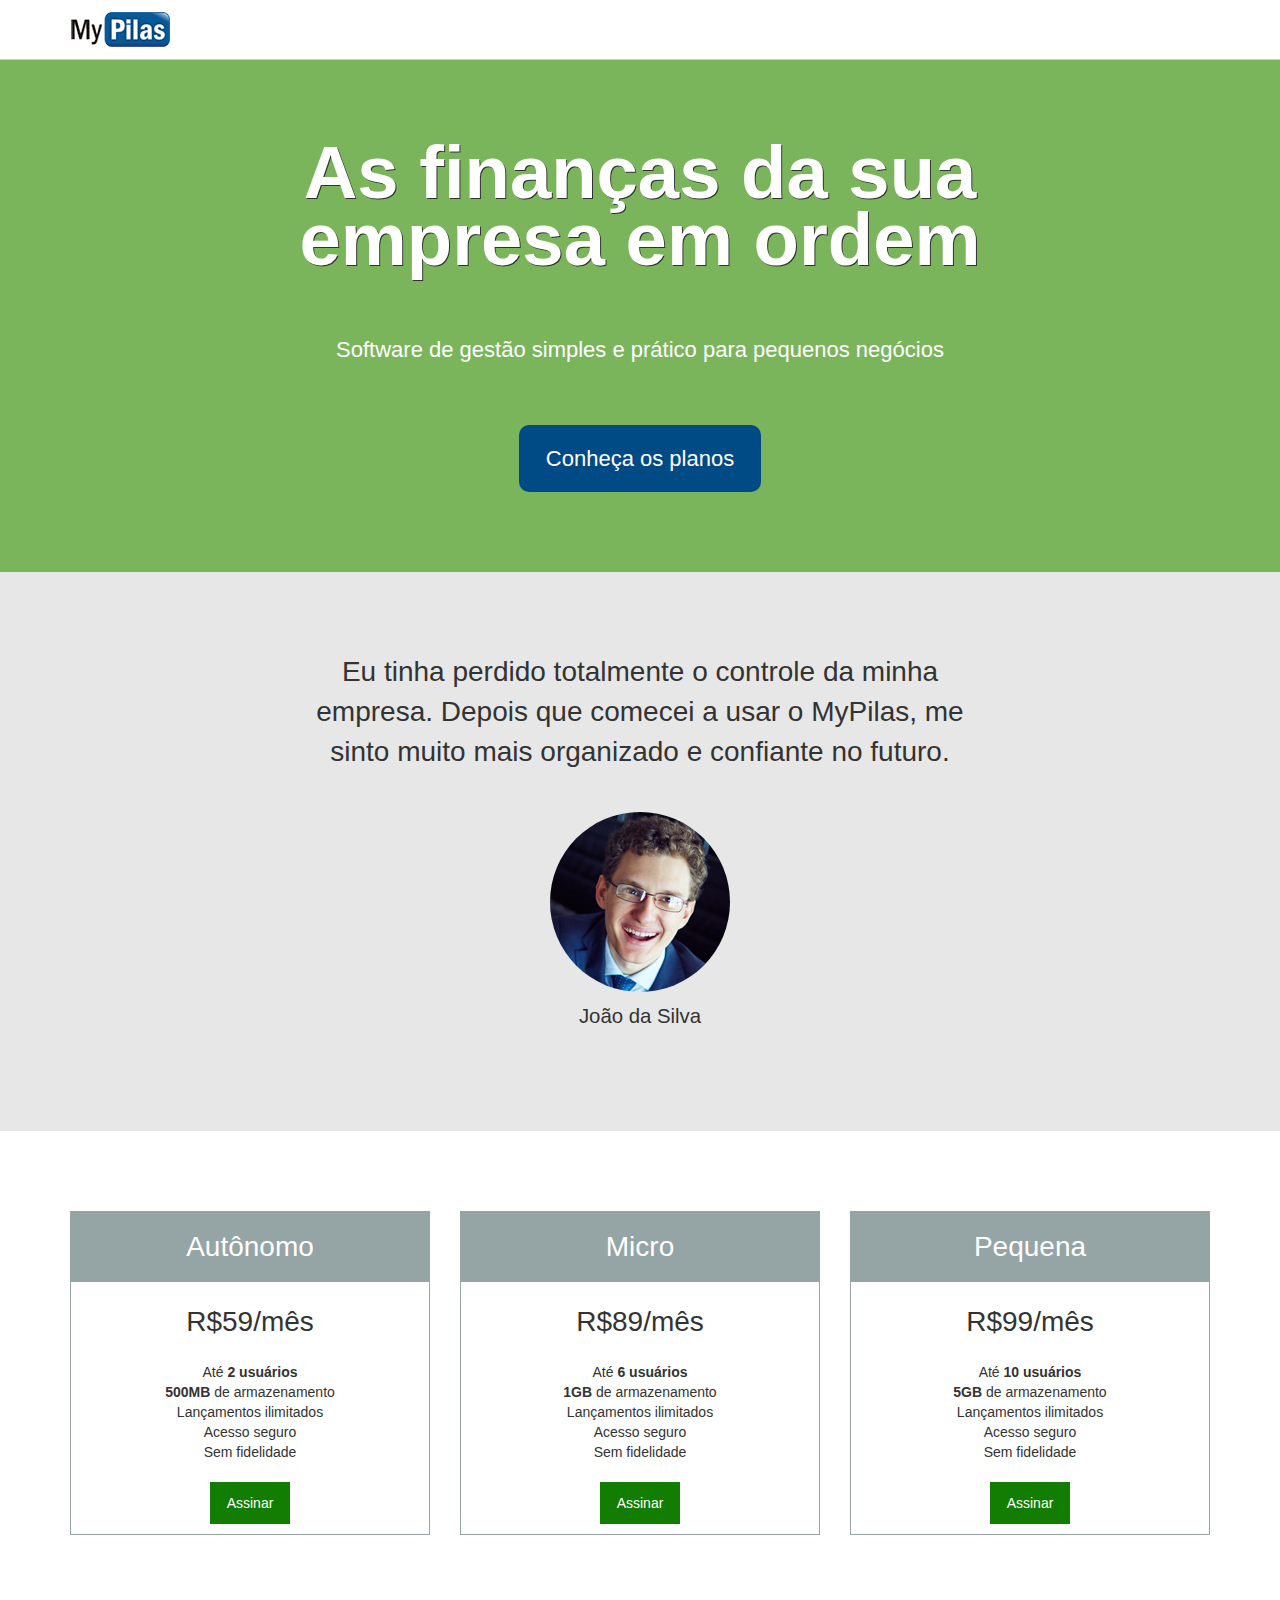
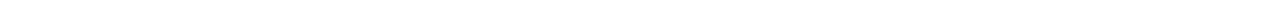
==== index.html @ 085b2e7d "Adicionando depoimento" ====
<!DOCTYPE html>
<html lang="pt-BR">
  <head>
    <meta charset="utf-8">
    <meta name="viewport" content="width=device-width, initial-scale=1">

    <title>MyPilas</title>

    <link rel="stylesheet" href="css/bootstrap-grid.min.css">
    <link rel="stylesheet" href="css/base.css">
    <link rel="stylesheet" href="css/layout.css">
    <link rel="stylesheet" href="css/componentes.css">
  </head>
  <body>

    <header class="layout-cabecalho">
      <div class="container">
        <img src="imagens/logo.png" width="100" height="35" alt="MyPilas">
      </div>
    </header>

    <section class="layout-chamada">
      <div class="container">

        <div class="chamada">
          <h1 class="chamada__titulo">As finanças da sua empresa em ordem</h1>
          <p class="chamada__subtitulo">Software de gestão simples e prático para pequenos negócios</p>

          <div class="chamada__acao">
            <a href="#planos" class="botao  botao--principal">Conheça os planos</a>
          </div>
        </div>

      </div>
    </section>

    <div class="layout-depoimento">
      <div class="container">
        
        <div class="depoimento">
          <blockquote>
            Eu tinha perdido totalmente o controle da minha empresa.
            Depois que comecei a usar o MyPilas, me sinto muito mais organizado e confiante no futuro.
          </blockquote>

          <div class="depoimento__autor">
            <img src="imagens/joao-da-silva.jpg" width="180" height="180" alt="João da Silva">
            <p>João da Silva</p>
          </div>
        </div>

      </div>
    </div>

    <div id="planos" class="layout-planos">
      <div class="container">
        <div class="row">
          <div class="col-sm-4">

            <article class="plano">
              <h2 class="plano__cabecalho">Autônomo</h2>
              <div class="plano__preco">R$59/mês</div>
              <ul class="plano__caracteristicas">
                <li>Até <strong>2 usuários</strong></li>
                <li><strong>500MB</strong> de armazenamento</li>
                <li>Lançamentos ilimitados</li>
                <li>Acesso seguro</li>
                <li>Sem fidelidade</li>
              </ul>
              <footer class="plano__rodape">
                <a href="assine.html" class="botao  botao--assinar">Assinar</a>
              </footer>
            </article>

          </div>
          <div class="col-sm-4">

            <article class="plano">
              <h2 class="plano__cabecalho">Micro</h2>
              <div class="plano__preco">R$89/mês</div>
              <ul class="plano__caracteristicas">
                <li>Até <strong>6 usuários</strong></li>
                <li><strong>1GB</strong> de armazenamento</li>
                <li>Lançamentos ilimitados</li>
                <li>Acesso seguro</li>
                <li>Sem fidelidade</li>
              </ul>
              <footer class="plano__rodape">
                <a href="assine.html" class="botao  botao--assinar">Assinar</a>
              </footer>
            </article>

          </div>
          <div class="col-sm-4">

            <article class="plano">
              <h2 class="plano__cabecalho">Pequena</h2>
              <div class="plano__preco">R$99/mês</div>
              <ul class="plano__caracteristicas">
                <li>Até <strong>10 usuários</strong></li>
                <li><strong>5GB</strong> de armazenamento</li>
                <li>Lançamentos ilimitados</li>
                <li>Acesso seguro</li>
                <li>Sem fidelidade</li>
              </ul>
              <footer class="plano__rodape">
                <a href="assine.html" class="botao  botao--assinar">Assinar</a>
              </footer>
            </article>

          </div>
        </div>
      </div>
    </div>

  </body>
</html>
---- css/base.css ----
html {
	font-size: 62.5%; /* 10px */
  }
  
  body {
	margin: 0;
  
	font-family: Arial, Helvetica, sans-serif;
	font-size: 1.4rem;
  }
---- css/layout.css ----
.layout-cabecalho {
  height: 60px;
  border-bottom: 1px solid #ccc;
}

.layout-cabecalho img {
  margin-top: 12px;
}

.layout-planos {
  padding: 80px 0;
}

.layout-chamada {
  padding: 80px 0;

  background-color: #7ab55c;
}

.layout-depoimento {
  padding: 80px 0;
  background-color: #e7e7e7;
}
---- css/componentes.css ----
/*--------------------*\
  PLANO
\*--------------------*/
.plano {
  padding: 10px;
  border: 1px solid #95a4a5;

  font-size: 1.4rem; /* 14px */
}

.plano__cabecalho {
  margin: -10px;
  margin-bottom: 0;

  background-color: #95a4a5;
  color: #fff;

  text-align: center;
  line-height: 2.5;
  font-weight: normal;
  font-size: 2em;
}

.plano__preco {
  margin: 20px 0;

  text-align: center;
  font-size: 2em;
}

.plano__caracteristicas {
  padding: 0;
  margin: 20px 0;

  font-size: 1em;

  list-style: none;
}

.plano__caracteristicas > li {
  text-align: center;
}

.plano__rodape {
  text-align: center;
}


/*--------------------*\
  BOTAO
\*--------------------*/
.botao {
  display: inline-block;
  padding: 0.8em 1.2em;

  background-color: #bbb;
  color: #fff;

  font-size: 1em;
  text-decoration: none;
}

.botao:hover, .botao:focus {
  background-color: #aaa;
  color: #fff;

  text-decoration: none;
}

.botao--assinar {
  background-color: #127d00;
}

.botao--assinar:hover, .botao--assinar:focus {
  background-color: #0e6400;
}

.botao--principal {
  border-radius: 10px;

  background-color: #004b86;
}

.botao--principal:hover, .botao--principal:focus {
  background-color: #003b6a;
}


/*--------------------*\
  CHAMADA
\*--------------------*/
.chamada {
  font-size: 1.6rem; /* 1.6 * 10px = 16px */
  text-align: center;
}

.chamada__titulo {
  margin: 0;

  color: #fff;

  font-size: 3.375em; /* 54px / 16px = 3.375 */
  line-height: 0.9;
  text-shadow: 1px 1px #313131;
}

.chamada__subtitulo {
  margin: 60px 0;

  color: #fff;

  font-size: 1em;
}

.chamada__acao {
  font-size: 1em;
}

@media(min-width: 992px) {
  .chamada {
    padding-left: 10%;
    padding-right: 10%;

    font-size: 2.2rem; /* 2.2 * 10px = 22px */
  }
}


/*--------------------*\
  DEPOIMENTO
\*--------------------*/
.depoimento {
  font-size: 2.2rem; /* 22px */
}

@media(min-width: 992px) {
  .depoimento {
    padding-left: 15%;
    padding-right: 15%;

    font-size: 2.8rem;
  }
}

.depoimento > blockquote {
  margin: 0;
  padding: 0 60px;

  text-align: center;
  font-size: 1em;
}

.depoimento__autor {
  margin-top: 40px;

  text-align: center;
  font-size: 0.7272em;
}

.depoimento__autor > img {
  border-radius: 50%;
}

.depoimento__autor > p {
  margin-top: 10px;
}
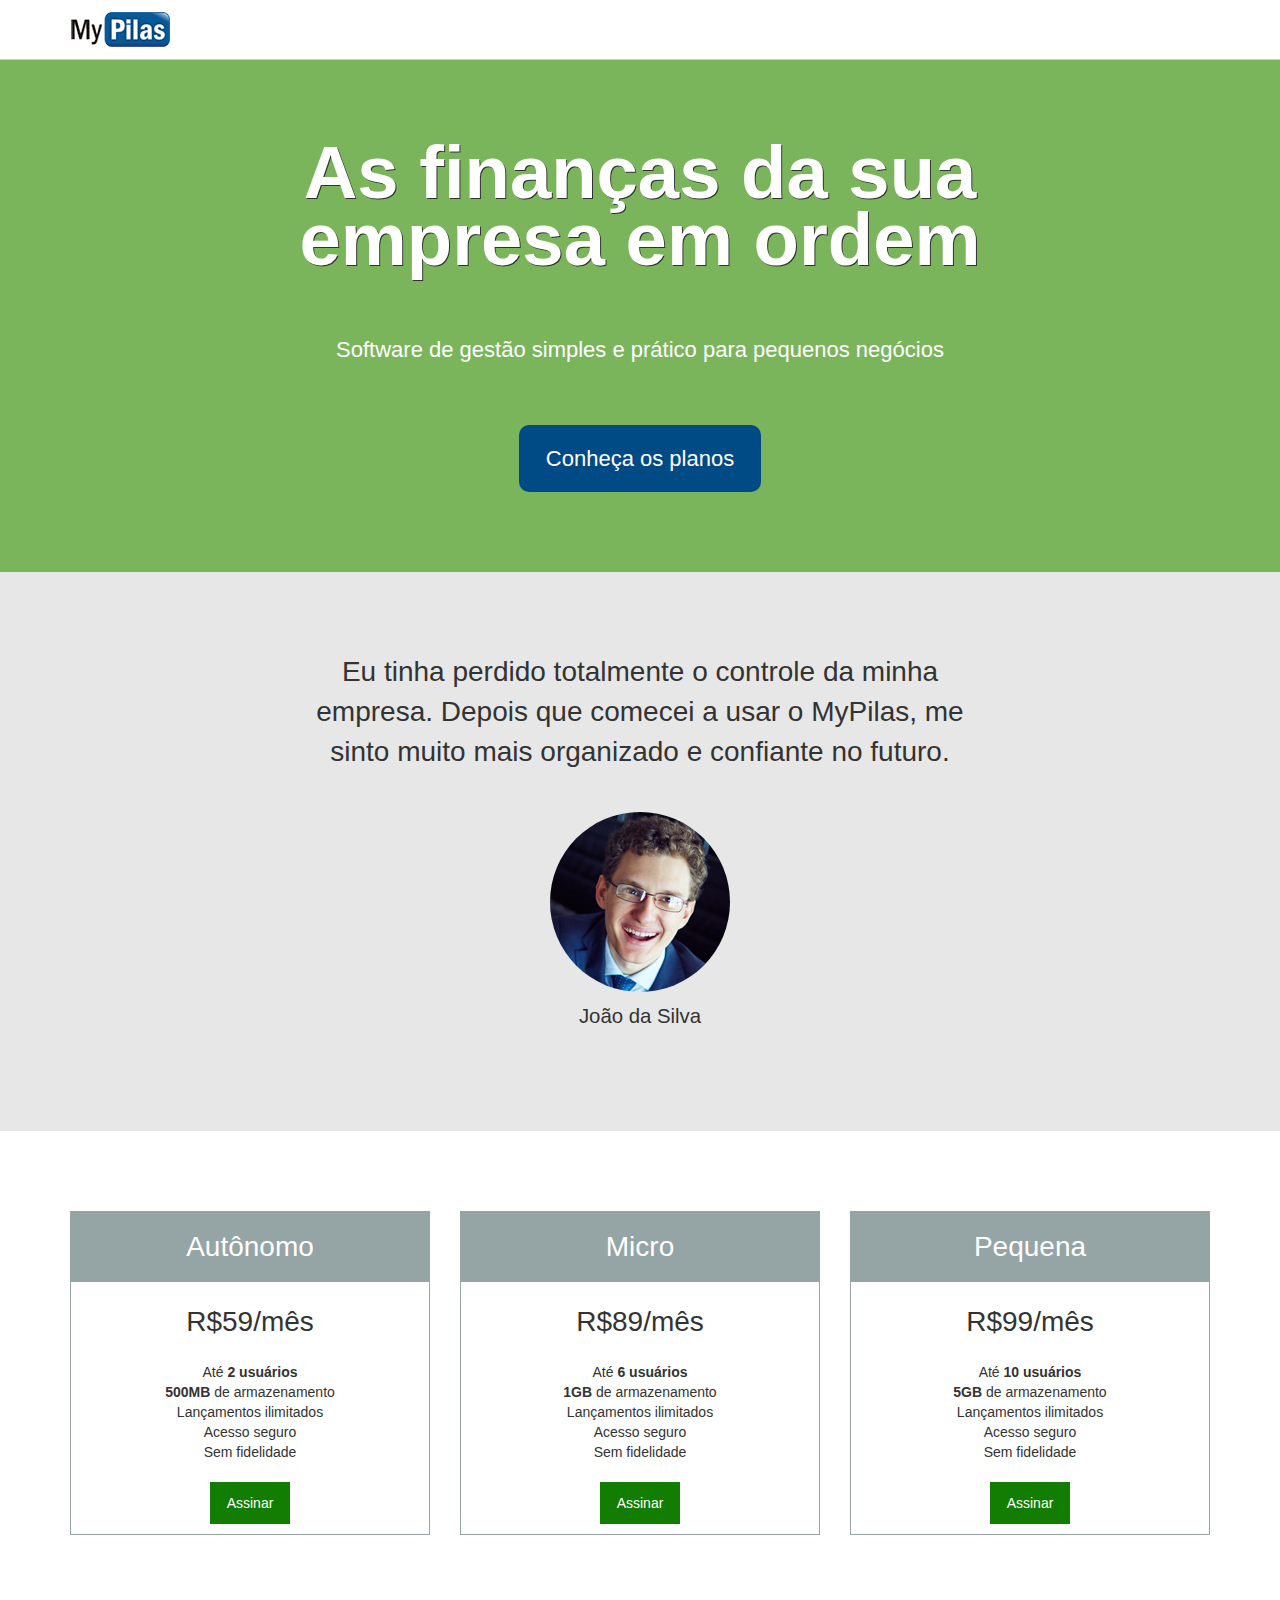
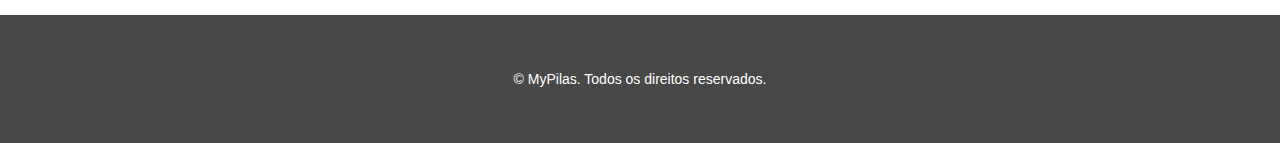
==== commit 73771cc9: "Adicionando rodapé" ====
--- a/index.html
+++ b/index.html
@@ -113,5 +113,11 @@
       </div>
     </div>
 
+    <footer class="layout-rodape">
+      <div class="container">
+        <p>&copy; MyPilas. Todos os direitos reservados.</p>
+      </div>
+    </footer>
+
   </body>
 </html>--- a/css/layout.css
+++ b/css/layout.css
@@ -20,4 +20,13 @@
 .layout-depoimento {
   padding: 80px 0;
   background-color: #e7e7e7;
+}
+
+.layout-rodape {
+  padding: 40px 0;
+
+  background-color: #484848;
+
+  color: #fff;
+  text-align: center;
 }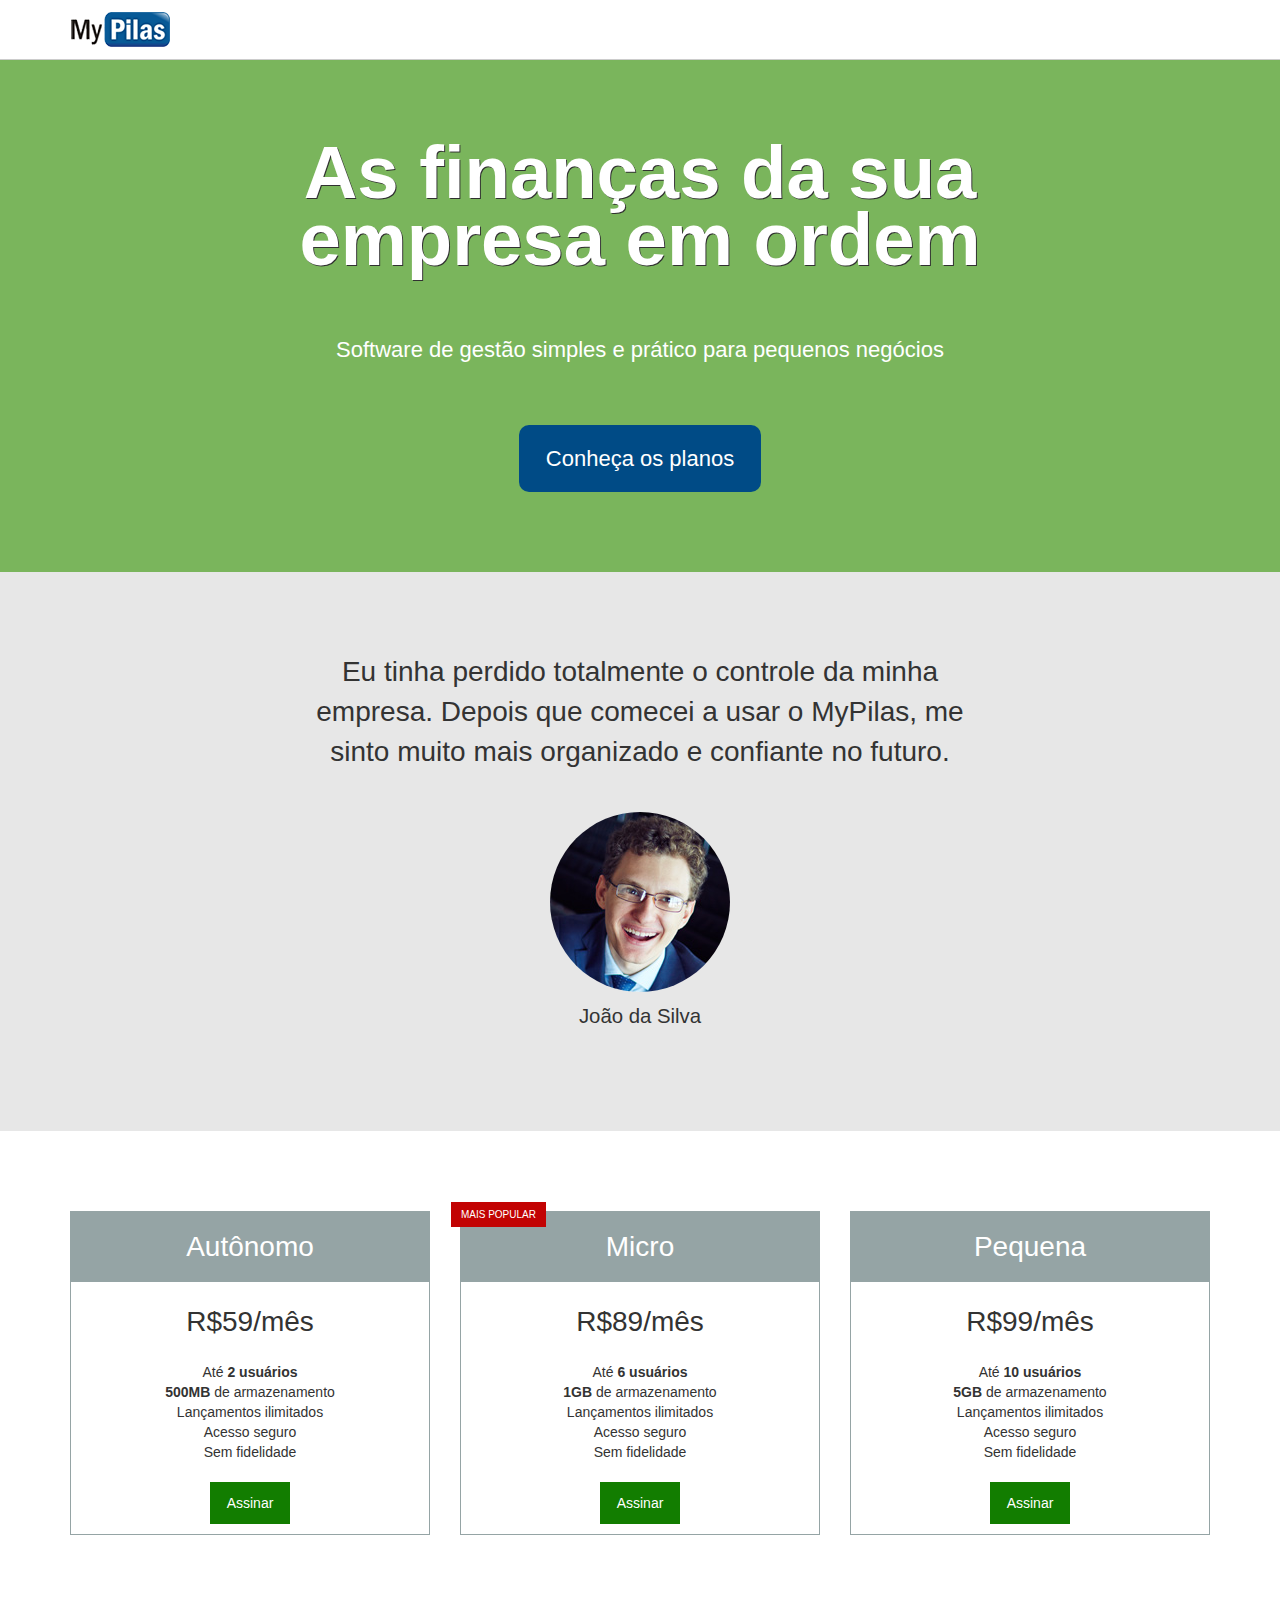
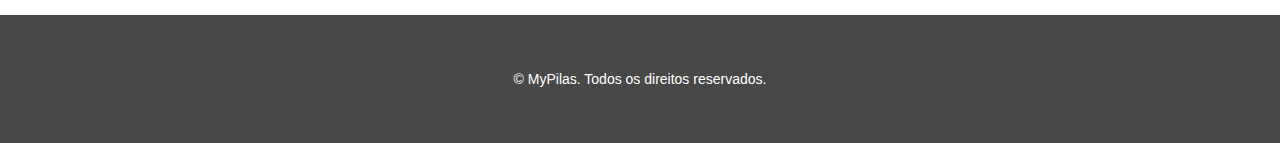
==== commit 243fdae1: "Adicionando rótulo no plano" ====
--- a/index.html
+++ b/index.html
@@ -13,7 +13,7 @@
   </head>
   <body>
 
-    <header class="layout-cabecalho">
+    <header class="layout-cabecalho  layout-cabecalho--home">
       <div class="container">
         <img src="imagens/logo.png" width="100" height="35" alt="MyPilas">
       </div>
@@ -75,7 +75,7 @@
           </div>
           <div class="col-sm-4">
 
-            <article class="plano">
+            <article class="plano  plano--mais-popular">
               <h2 class="plano__cabecalho">Micro</h2>
               <div class="plano__preco">R$89/mês</div>
               <ul class="plano__caracteristicas">
--- a/css/layout.css
+++ b/css/layout.css
@@ -1,6 +1,16 @@
 .layout-cabecalho {
   height: 60px;
   border-bottom: 1px solid #ccc;
+
+  background-color: #fff;
+}
+
+.layout-cabecalho--home {
+  position: fixed;
+  top: 0;
+  left: 0;
+  right: 0;
+  z-index: 9999;
 }
 
 .layout-cabecalho img {
@@ -13,6 +23,7 @@
 
 .layout-chamada {
   padding: 80px 0;
+  margin-top: 60px;
 
   background-color: #7ab55c;
 }
--- a/css/componentes.css
+++ b/css/componentes.css
@@ -2,10 +2,28 @@
   PLANO
 \*--------------------*/
 .plano {
+  position: relative;
+
   padding: 10px;
   border: 1px solid #95a4a5;
 
   font-size: 1.4rem; /* 14px */
+}
+
+.plano--mais-popular::after {
+  position: absolute;
+  top: -10px;
+  left: -10px;
+
+  padding: 0 10px;
+
+  background-color: #c20303;
+  color: #fff;
+
+  font-size: 0.7142em; /* 10px */
+  line-height: 2.5;
+
+  content: "MAIS POPULAR";
 }
 
 .plano__cabecalho {
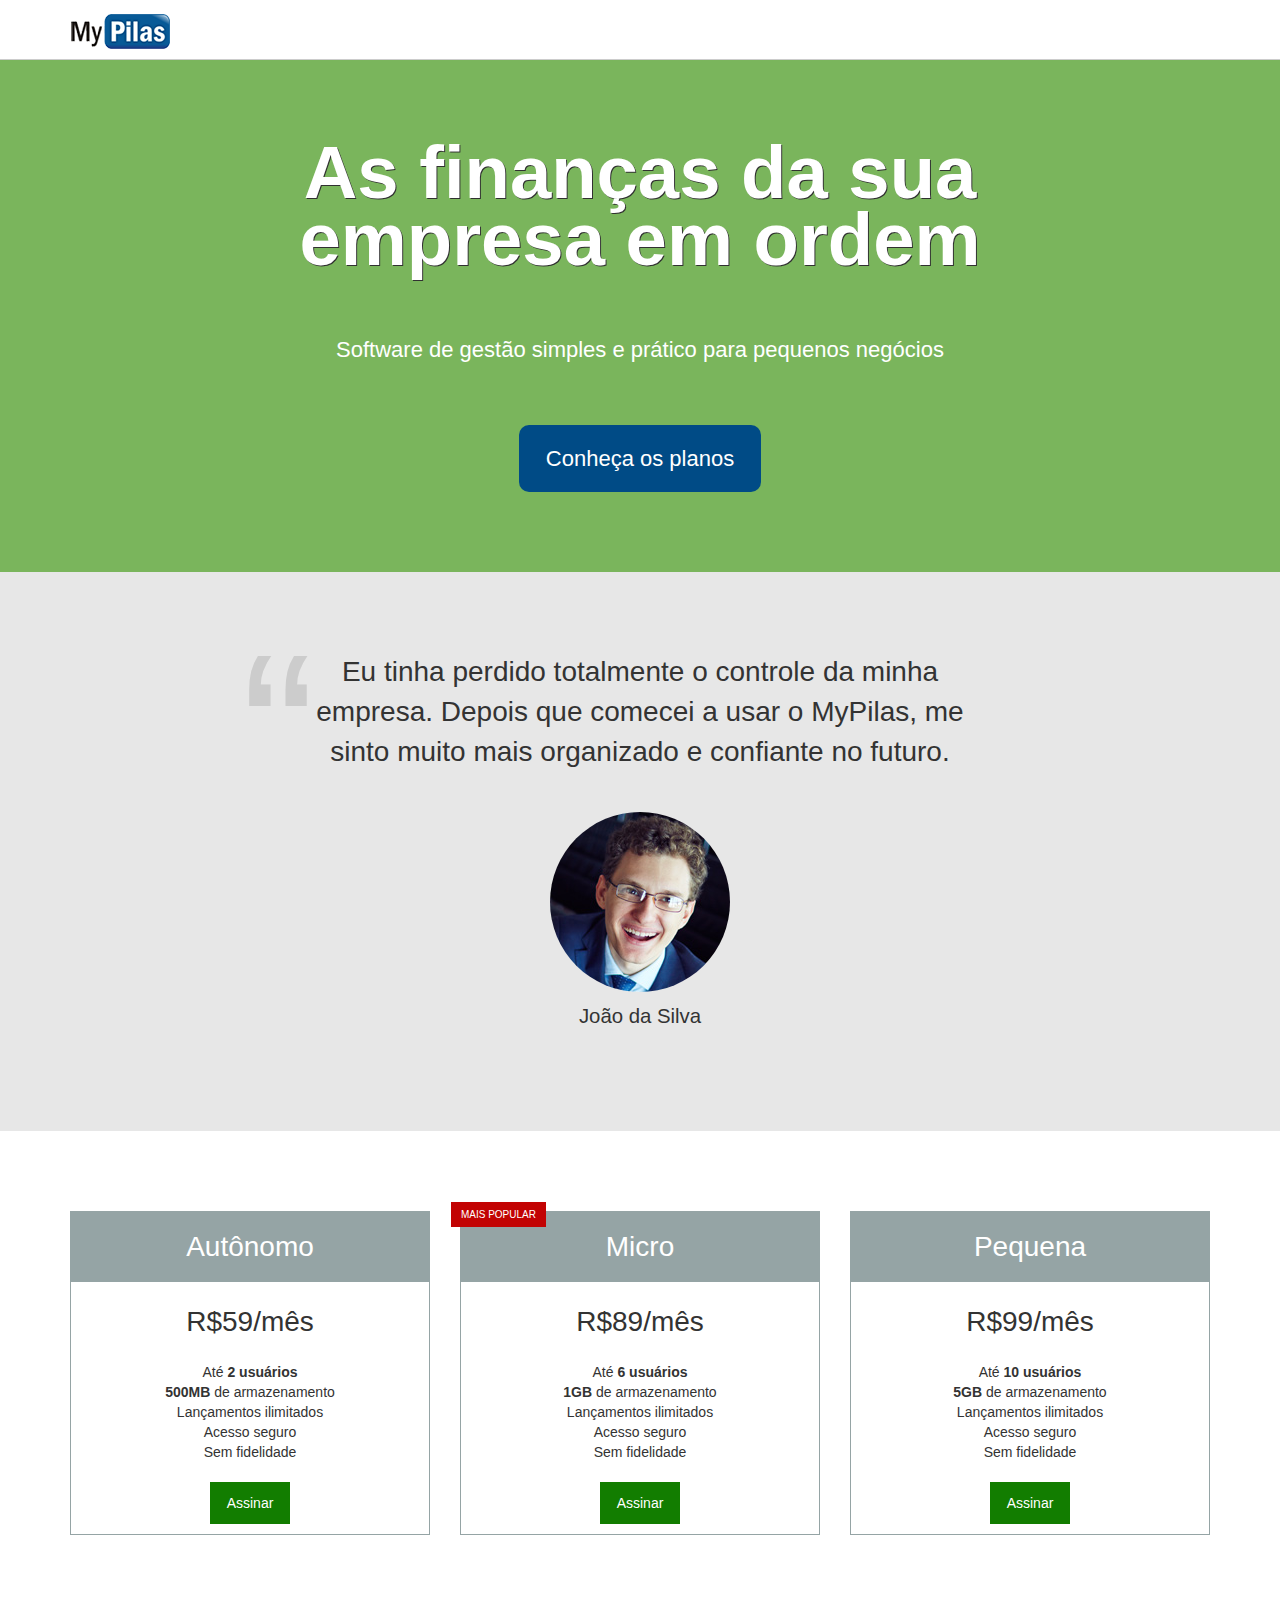
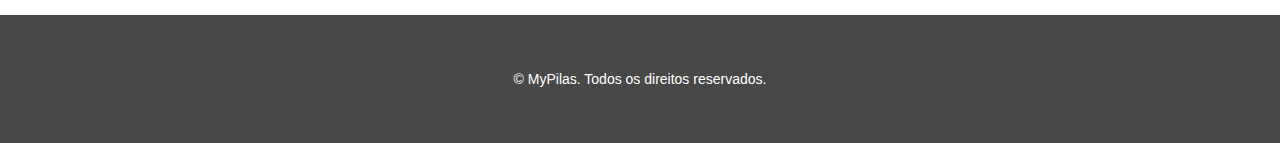
==== commit 25f23e06: "Adicionando o bloco de navegação" ====
--- a/index.html
+++ b/index.html
@@ -15,7 +15,14 @@
 
     <header class="layout-cabecalho  layout-cabecalho--home">
       <div class="container">
-        <img src="imagens/logo.png" width="100" height="35" alt="MyPilas">
+
+        <nav class="navegacao">
+          <img src="imagens/logo.png" width="100" height="35" alt="MyPilas">
+
+          <div class="navegacao__menu">
+            <button class="botao-chaveador"></button>
+          </div>
+        </nav>
       </div>
     </header>
 
@@ -91,7 +98,7 @@
             </article>
 
           </div>
-          <div class="col-sm-4">
+          <div class="col-sm-4  ultima-coluna">
 
             <article class="plano">
               <h2 class="plano__cabecalho">Pequena</h2>
--- a/css/layout.css
+++ b/css/layout.css
@@ -1,5 +1,6 @@
 .layout-cabecalho {
   height: 60px;
+  line-height: 60px;
   border-bottom: 1px solid #ccc;
 
   background-color: #fff;
@@ -11,10 +12,6 @@
   left: 0;
   right: 0;
   z-index: 9999;
-}
-
-.layout-cabecalho img {
-  margin-top: 12px;
 }
 
 .layout-planos {
@@ -40,4 +37,10 @@
 
   color: #fff;
   text-align: center;
+}
+
+@media(max-width: 749px) {
+  .layout-planos .row > div:not(.ultima-coluna) {
+    margin-bottom: 40px;
+  }
 }--- a/css/componentes.css
+++ b/css/componentes.css
@@ -161,6 +161,8 @@
 }
 
 .depoimento > blockquote {
+  position: relative;
+
   margin: 0;
   padding: 0 60px;
 
@@ -168,6 +170,18 @@
   font-size: 1em;
 }
 
+.depoimento > blockquote::before {
+  position: absolute;
+  left: 0;
+  top: -0.35em;
+
+  color: #ccc;
+
+  font-size: 8em; /* 176px */
+
+  content: "\201C";
+}
+
 .depoimento__autor {
   margin-top: 40px;
 
@@ -181,4 +195,36 @@
 
 .depoimento__autor > p {
   margin-top: 10px;
+}
+
+
+/*--------------------*\
+  NAVEGACAO
+\*--------------------*/
+.navegacao {
+}
+
+.navegacao__menu {
+  float: right;
+}
+
+
+/*--------------------*\
+  BOTAO-CHAVEADOR
+\*--------------------*/
+.botao-chaveador {
+  width: 24px;
+  height: 24px;
+  border: 0;
+
+  background: none;
+  background-image: url("../imagens/bars.png");
+
+  outline: none;
+}
+
+@media(min-width: 992px) {
+  .botao-chaveador {
+    display: none;
+  }
 }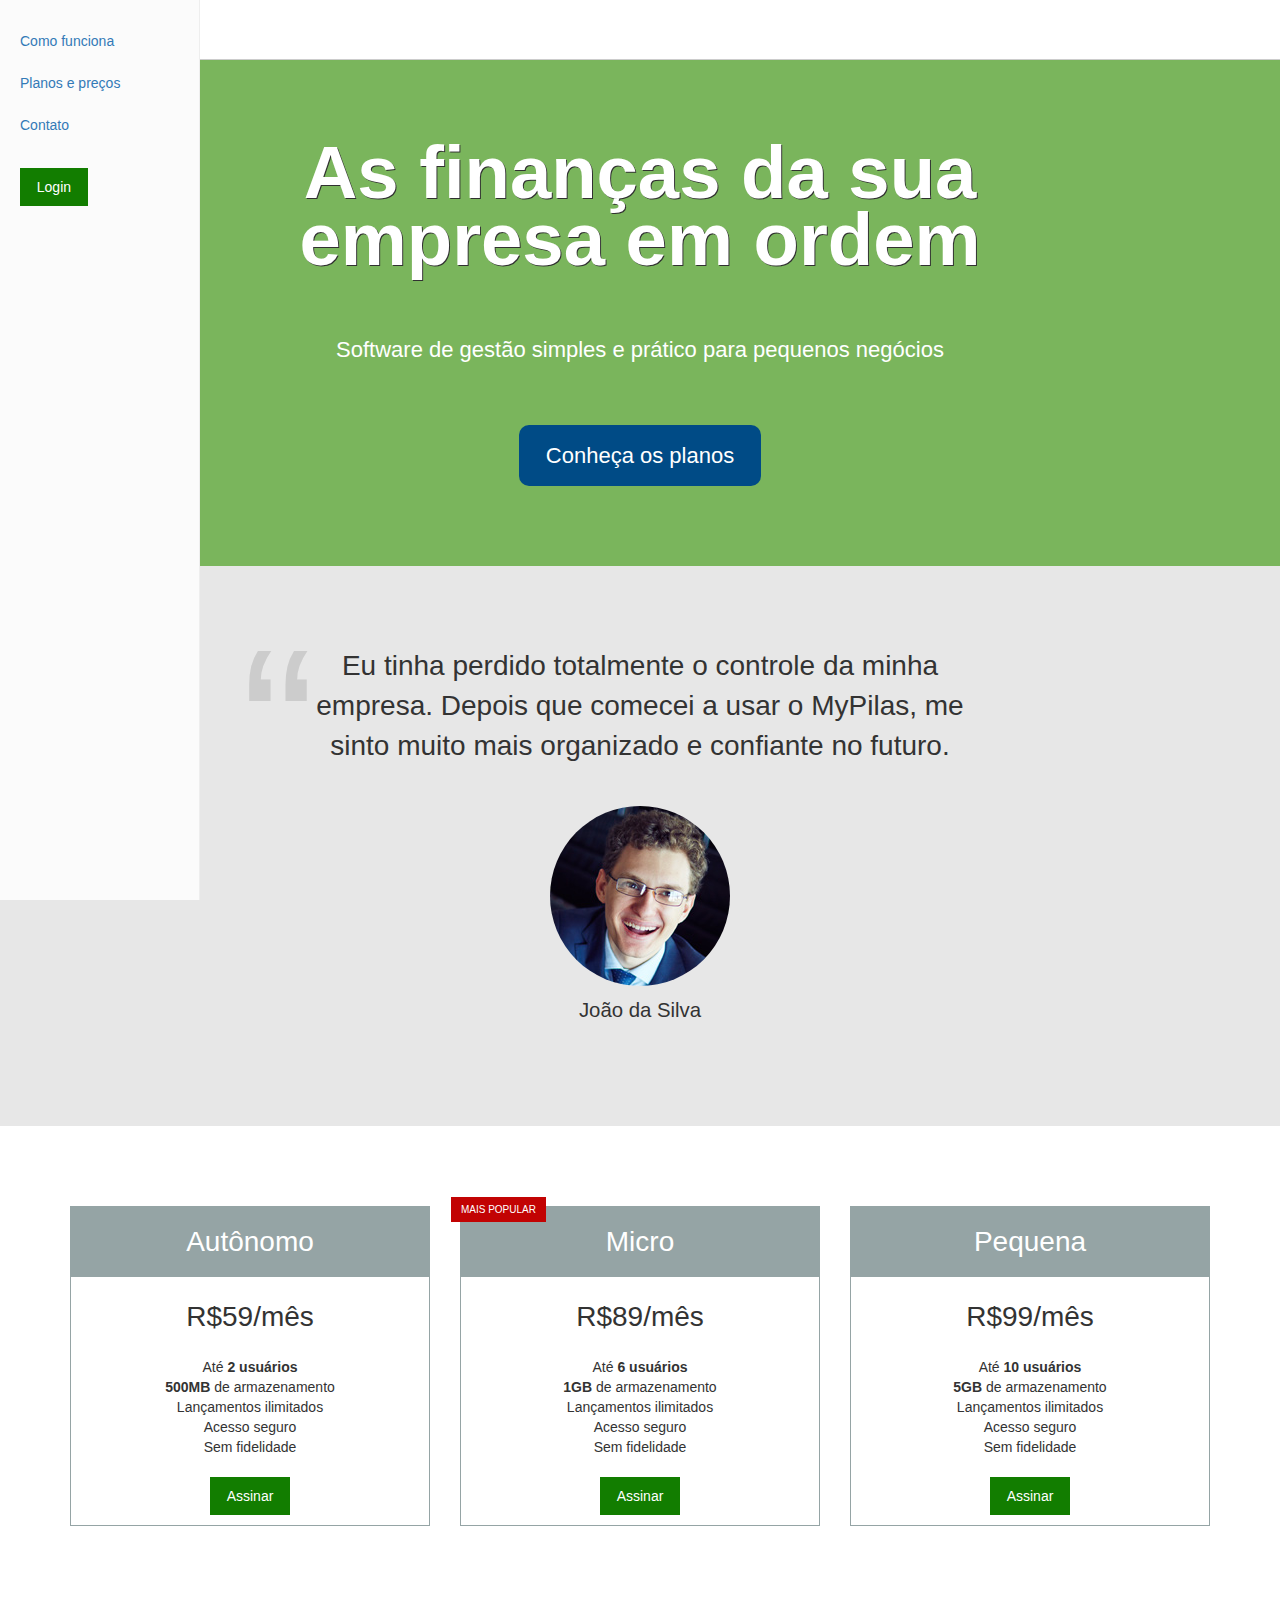
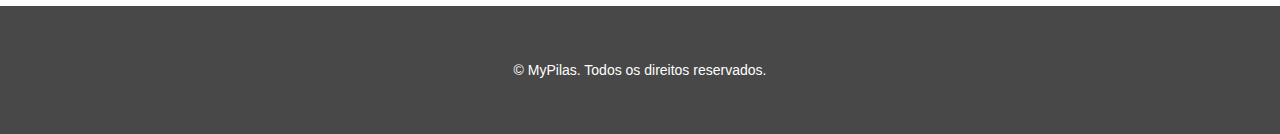
==== commit c2473d14: "Adicionando o menu para telas pequenas" ====
--- a/index.html
+++ b/index.html
@@ -21,6 +21,21 @@
 
           <div class="navegacao__menu">
             <button class="botao-chaveador"></button>
+
+            <ul class="menu">
+              <li class="menu__item">
+                <a href="#">Como funciona</a>
+              </li>
+              <li class="menu__item">
+                <a href="#planos">Planos e preços</a>
+              </li>
+              <li class="menu__item">
+                <a href="#">Contato</a>
+              </li>
+              <li class="menu__item  menu__item--botao">
+                <a href="#" class="botao  botao--login">Login</a>
+              </li>
+            </ul>
           </div>
         </nav>
       </div>
--- a/css/componentes.css
+++ b/css/componentes.css
@@ -74,6 +74,7 @@
   background-color: #bbb;
   color: #fff;
 
+  line-height: normal;
   font-size: 1em;
   text-decoration: none;
 }
@@ -85,11 +86,12 @@
   text-decoration: none;
 }
 
-.botao--assinar {
+.botao--assinar, .botao--login {
   background-color: #127d00;
 }
 
-.botao--assinar:hover, .botao--assinar:focus {
+.botao--assinar:hover, .botao--assinar:focus,
+.botao--login:hover, .botao--login:focus {
   background-color: #0e6400;
 }
 
@@ -227,4 +229,36 @@
   .botao-chaveador {
     display: none;
   }
+}
+
+
+/*--------------------*\
+  MENU
+\*--------------------*/
+.menu {
+  position: fixed;
+  top: 0;
+  left: 0;
+  bottom: 0;
+
+  width: 200px;
+  margin: 0;
+  padding: 20px;
+  border-right: 1px solid #eee;
+
+  font-size: 1.4rem;
+
+  background-color: #fbfbfb;
+
+  list-style: none;
+}
+
+.menu__item {
+  display: block;
+
+  line-height: 3;
+}
+
+.menu__item--botao {
+  margin-top: 20px;
 }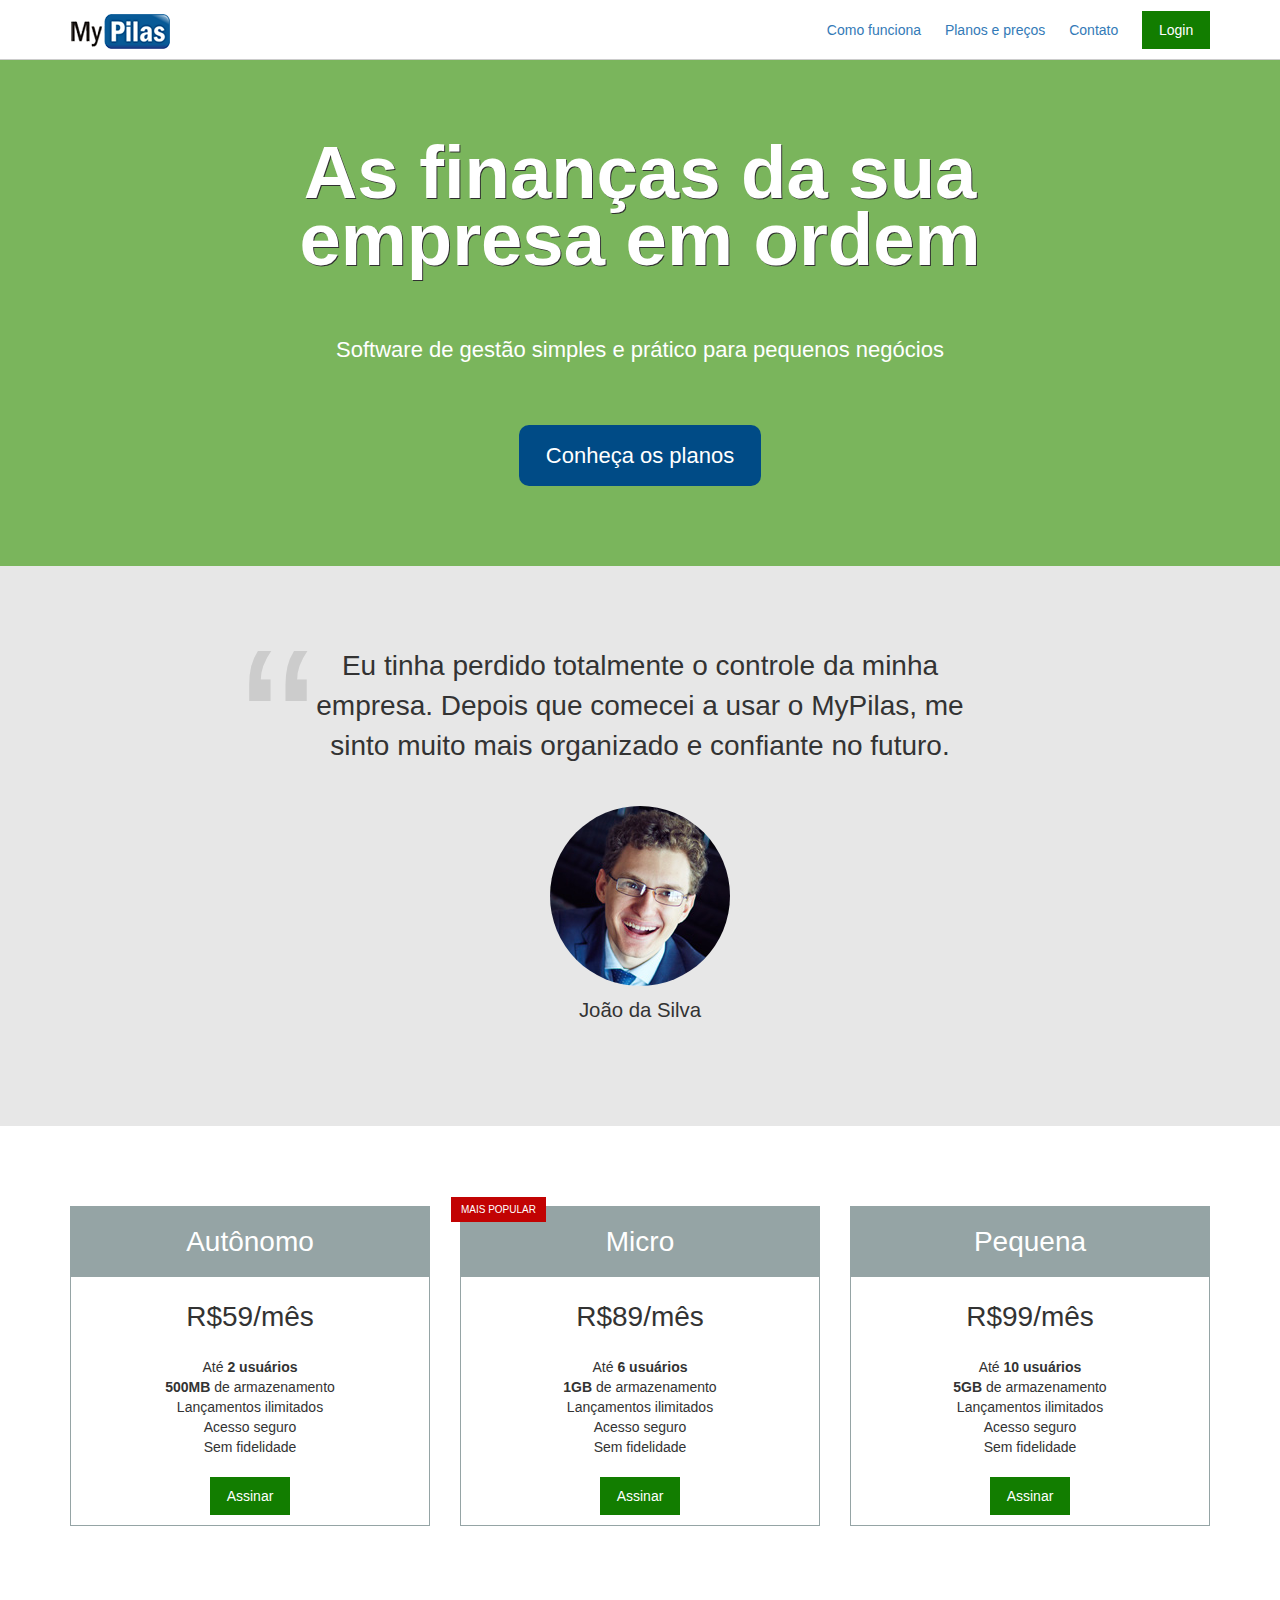
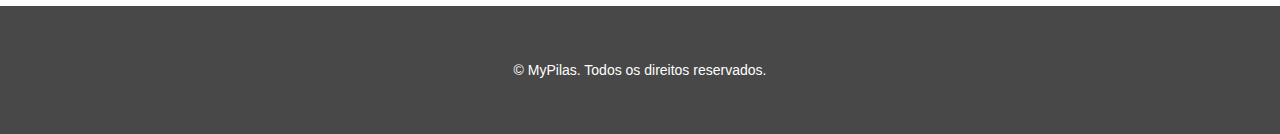
==== commit b9a01e96: "JavaScript Hook: chaveando o menu" ====
--- a/index.html
+++ b/index.html
@@ -20,9 +20,9 @@
           <img src="imagens/logo.png" width="100" height="35" alt="MyPilas">
 
           <div class="navegacao__menu">
-            <button class="botao-chaveador"></button>
+            <button class="botao-chaveador  js-botao-chaveador"></button>
 
-            <ul class="menu">
+            <ul class="menu  js-menu">
               <li class="menu__item">
                 <a href="#">Como funciona</a>
               </li>
@@ -141,5 +141,7 @@
       </div>
     </footer>
 
+    <script src="javascripts/app.js"></script>
+
   </body>
 </html>--- a/css/componentes.css
+++ b/css/componentes.css
@@ -236,29 +236,54 @@
   MENU
 \*--------------------*/
 .menu {
-  position: fixed;
-  top: 0;
-  left: 0;
-  bottom: 0;
-
-  width: 200px;
   margin: 0;
-  padding: 20px;
-  border-right: 1px solid #eee;
 
   font-size: 1.4rem;
 
-  background-color: #fbfbfb;
-
   list-style: none;
 }
 
-.menu__item {
-  display: block;
-
-  line-height: 3;
-}
-
-.menu__item--botao {
-  margin-top: 20px;
+@media(max-width: 991px) {
+
+  .menu {
+    position: fixed;
+    top: 0;
+    left: 0;
+    bottom: 0;
+
+    display: none;
+    width: 200px;
+    padding: 20px;
+    border-right: 1px solid #eee;
+
+    background-color: #fbfbfb;
+  }
+
+  .menu--exibindo {
+    display: block;
+  }
+
+  .menu__item {
+    display: block;
+
+    line-height: 3;
+  }
+
+  .menu__item--botao {
+    margin-top: 20px;
+  }
+
+}
+
+@media(min-width: 992px) {
+
+  .menu__item {
+    display: inline-block;
+    padding-right: 20px;
+  }
+
+  .menu__item:last-of-type {
+    padding-right: 0px;
+  }
+
 }